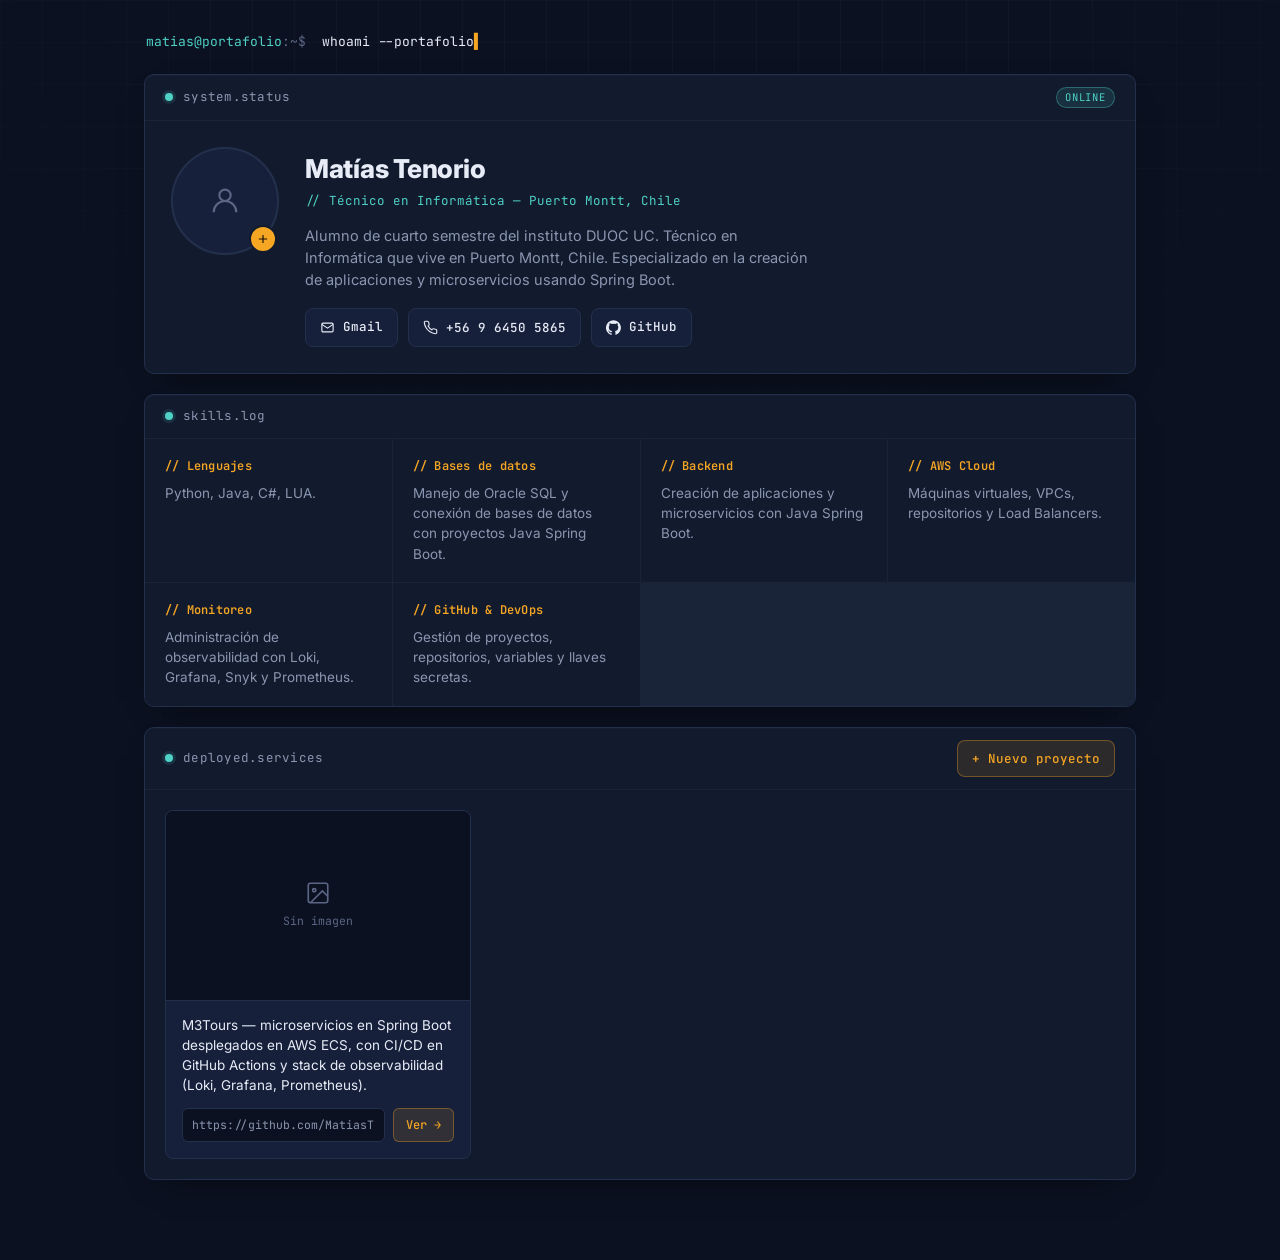
==== index.html @ 15abe3eb "Feat: (Contenido basico; HTML, CSS, JavaScript" ====
<!DOCTYPE html>
<html lang="es">
<head>
  <meta charset="UTF-8">
  <meta name="viewport" content="width=device-width, initial-scale=1.0">
  <title>Matías Tenorio — Portafolio</title>

  <!-- Fuentes: JetBrains Mono para la identidad "consola/monitoreo", Inter para el cuerpo de texto -->
  <link rel="preconnect" href="https://fonts.googleapis.com">
  <link href="https://fonts.googleapis.com/css2?family=JetBrains+Mono:wght@400;500;600;700&family=Inter:wght@400;500;600;700;800&display=swap" rel="stylesheet">

  <link rel="stylesheet" href="style.css">
</head>
<body>

  <!-- Textura de fondo tipo "grid de dashboard" -->
  <div class="grid-overlay" aria-hidden="true"></div>

  <div class="wrap">

    <!-- ============ TERMINAL DE ENTRADA (momento de carga) ============ -->
    <header class="boot-line" aria-hidden="true">
      <span class="prompt">matias@portafolio</span><span class="prompt-sep">:~$</span>
      <span id="boot-text" class="boot-text"></span><span class="cursor">▌</span>
    </header>

    <main class="dashboard">

      <!-- ============ PANEL: PERFIL ============ -->
      <section class="panel profile-panel">
        <div class="panel-header">
          <span class="status-dot"></span>
          <span class="panel-label">system.status</span>
          <span class="panel-tag">online</span>
        </div>

        <div class="profile-content">

          <!-- Foto de perfil cargable -->
          <div class="avatar-wrap">
            <img id="avatar-img" class="avatar hidden" alt="Foto de perfil de Matías Tenorio">
            <div id="avatar-placeholder" class="avatar-placeholder">
              <svg viewBox="0 0 24 24" width="34" height="34" fill="none" stroke="currentColor" stroke-width="1.5">
                <circle cx="12" cy="8" r="4"></circle>
                <path d="M4 20c0-4.4 3.6-8 8-8s8 3.6 8 8"></path>
              </svg>
            </div>
            <label for="avatar-input" class="avatar-upload-btn" title="Cambiar foto de perfil">
              <svg viewBox="0 0 24 24" width="14" height="14" fill="none" stroke="currentColor" stroke-width="2">
                <path d="M12 5v14M5 12h14"></path>
              </svg>
            </label>
            <input type="file" id="avatar-input" accept="image/*" hidden>
          </div>

          <div class="profile-info">
            <h1 class="profile-name">Matías Tenorio</h1>
            <p class="profile-role">// Técnico en Informática — Puerto Montt, Chile</p>
            <p class="profile-desc">
              Alumno de cuarto semestre del instituto DUOC UC. Técnico en Informática que vive en
              Puerto Montt, Chile. Especializado en la creación de aplicaciones y microservicios
              usando Spring Boot.
            </p>

            <!-- Botones de contacto -->
            <div class="contact-row">
              <a href="mailto:mtvj2701@gmail.com" class="btn btn-contact" id="btn-email">
                <svg viewBox="0 0 24 24" width="15" height="15" fill="none" stroke="currentColor" stroke-width="1.8">
                  <rect x="3" y="5" width="18" height="14" rx="2"></rect>
                  <path d="m3 7 9 6 9-6"></path>
                </svg>
                Gmail
              </a>

              <button class="btn btn-contact" id="btn-phone" data-phone="+56 9 6450 5865" type="button">
                <svg viewBox="0 0 24 24" width="15" height="15" fill="none" stroke="currentColor" stroke-width="1.8">
                  <path d="M22 16.9v3a2 2 0 0 1-2.2 2 19.8 19.8 0 0 1-8.6-3.1 19.5 19.5 0 0 1-6-6A19.8 19.8 0 0 1 2.1 4.2 2 2 0 0 1 4.1 2h3a2 2 0 0 1 2 1.7c.1.9.3 1.8.6 2.7a2 2 0 0 1-.4 2.1L8.1 9.7a16 16 0 0 0 6 6l1.2-1.2a2 2 0 0 1 2.1-.4c.9.3 1.8.5 2.7.6a2 2 0 0 1 1.9 2.2Z"></path>
                </svg>
                <span id="phone-label">+56 9 6450 5865</span>
              </button>

              <a href="https://github.com/MatiasTenorio" target="_blank" rel="noopener noreferrer" class="btn btn-contact">
                <svg viewBox="0 0 24 24" width="15" height="15" fill="currentColor">
                  <path d="M12 .5a12 12 0 0 0-3.8 23.4c.6.1.8-.3.8-.6v-2.2c-3.3.7-4-1.6-4-1.6-.6-1.4-1.4-1.8-1.4-1.8-1.1-.8.1-.7.1-.7 1.2.1 1.9 1.3 1.9 1.3 1.1 1.9 2.9 1.3 3.6 1 .1-.8.4-1.3.7-1.6-2.6-.3-5.4-1.4-5.4-6a4.7 4.7 0 0 1 1.2-3.2 4.4 4.4 0 0 1 .1-3.2s1-.3 3.3 1.2a11 11 0 0 1 6 0c2.3-1.5 3.3-1.2 3.3-1.2a4.4 4.4 0 0 1 .1 3.2 4.7 4.7 0 0 1 1.2 3.2c0 4.6-2.8 5.7-5.4 6 .4.4.8 1.1.8 2.2v3.3c0 .3.2.7.8.6A12 12 0 0 0 12 .5Z"></path>
                </svg>
                GitHub
              </a>
            </div>
          </div>
        </div>
      </section>

      <!-- ============ PANEL: HABILIDADES ============ -->
      <section class="panel skills-panel">
        <div class="panel-header">
          <span class="status-dot"></span>
          <span class="panel-label">skills.log</span>
        </div>

        <div class="skills-grid">
          <article class="skill-card">
            <h3>// Lenguajes</h3>
            <p>Python, Java, C#, LUA.</p>
          </article>

          <article class="skill-card">
            <h3>// Bases de datos</h3>
            <p>Manejo de Oracle SQL y conexión de bases de datos con proyectos Java Spring Boot.</p>
          </article>

          <article class="skill-card">
            <h3>// Backend</h3>
            <p>Creación de aplicaciones y microservicios con Java Spring Boot.</p>
          </article>

          <article class="skill-card">
            <h3>// AWS Cloud</h3>
            <p>Máquinas virtuales, VPCs, repositorios y Load Balancers.</p>
          </article>

          <article class="skill-card">
            <h3>// Monitoreo</h3>
            <p>Administración de observabilidad con Loki, Grafana, Snyk y Prometheus.</p>
          </article>

          <article class="skill-card">
            <h3>// GitHub &amp; DevOps</h3>
            <p>Gestión de proyectos, repositorios, variables y llaves secretas.</p>
          </article>
        </div>
      </section>

      <!-- ============ PANEL: PROYECTOS ============ -->
      <section class="panel projects-panel">
        <div class="panel-header">
          <span class="status-dot"></span>
          <span class="panel-label">deployed.services</span>
          <button class="btn btn-add" id="add-project-btn" type="button">+ Nuevo proyecto</button>
        </div>

        <!-- Las tarjetas de proyecto se cargan/agregan dinámicamente desde script.js -->
        <div class="projects-grid" id="projects-grid"></div>
      </section>

    </main>
  </div>

  <!-- Aviso pequeño para acciones como "copiado al portapapeles" -->
  <div id="toast" class="toast" role="status" aria-live="polite"></div>

  <!-- Plantilla de una tarjeta de proyecto (se clona desde script.js) -->
  <template id="project-card-template">
    <article class="project-card">
      <button class="project-remove" type="button" title="Eliminar proyecto">✕</button>

      <div class="project-image-wrap">
        <img class="project-image hidden" alt="Imagen del proyecto">
        <div class="project-image-placeholder">
          <svg viewBox="0 0 24 24" width="26" height="26" fill="none" stroke="currentColor" stroke-width="1.5">
            <rect x="3" y="3" width="18" height="18" rx="2"></rect>
            <circle cx="8.5" cy="9.5" r="1.5"></circle>
            <path d="m21 15-5-5-11 11"></path>
          </svg>
          <span>Sin imagen</span>
        </div>
        <label class="project-image-upload">
          Cambiar imagen
          <input type="file" accept="image/*" hidden>
        </label>
      </div>

      <div class="project-body">
        <div class="project-desc" contenteditable="true" spellcheck="false"
             data-placeholder="Escribe la descripción del proyecto...">Nuevo proyecto</div>

        <div class="project-link-row">
          <input type="url" class="project-link-input" placeholder="https://github.com/usuario/proyecto">
          <a class="btn btn-visit" href="#" target="_blank" rel="noopener noreferrer">Ver →</a>
        </div>
      </div>
    </article>
  </template>

  <script src="script.js"></script>
</body>
</html>
---- style.css ----
/* =========================================================================
   PORTAFOLIO — Matías Tenorio
   Identidad visual: panel de observabilidad / terminal DevOps.
   Se inspira en los dashboards de monitoreo (Grafana/Prometheus) que
   Matías usa a diario: fondo oscuro tipo consola, tarjetas como "paneles"
   de servicio, acentos ámbar/cian como los indicadores de estado.
   ========================================================================= */

:root {
  /* --- Paleta ------------------------------------------------------- */
  --bg: #0b1120;              /* fondo principal, azul-negro tipo consola */
  --bg-panel: #121a2e;        /* paneles */
  --bg-panel-hover: #16203a;
  --border: #23304c;
  --border-soft: #1a2439;
  --text-primary: #e7ecf7;
  --text-secondary: #8b96b0;
  --text-dim: #5b6685;
  --accent-cyan: #4fd1c5;     /* estado "activo", estructura */
  --accent-amber: #f5a623;    /* llamados a la acción */
  --accent-amber-soft: rgba(245, 166, 35, 0.12);
  --accent-cyan-soft: rgba(79, 209, 197, 0.12);
  --danger: #ef6b6b;

  /* --- Tipografía ----------------------------------------------------*/
  --font-mono: 'JetBrains Mono', ui-monospace, monospace;
  --font-body: 'Inter', system-ui, sans-serif;

  /* --- Radios / sombras ----------------------------------------------*/
  --radius: 10px;
  --shadow-panel: 0 1px 0 rgba(255, 255, 255, 0.02) inset, 0 12px 30px -18px rgba(0, 0, 0, 0.7);
}

* { box-sizing: border-box; }

html { scroll-behavior: smooth; }

body {
  margin: 0;
  background: var(--bg);
  color: var(--text-primary);
  font-family: var(--font-body);
  line-height: 1.5;
  -webkit-font-smoothing: antialiased;
}

/* Textura de fondo tipo grid de dashboard, muy sutil */
.grid-overlay {
  position: fixed;
  inset: 0;
  pointer-events: none;
  background-image:
    linear-gradient(to right, rgba(255, 255, 255, 0.025) 1px, transparent 1px),
    linear-gradient(to bottom, rgba(255, 255, 255, 0.025) 1px, transparent 1px);
  background-size: 42px 42px;
  mask-image: radial-gradient(ellipse 80% 60% at 50% 0%, black 40%, transparent 90%);
  z-index: 0;
}

.wrap {
  position: relative;
  z-index: 1;
  max-width: 1040px;
  margin: 0 auto;
  padding: 32px 24px 80px;
}

/* --- Foco de teclado visible, accesibilidad ---------------------------*/
a:focus-visible,
button:focus-visible,
input:focus-visible,
[contenteditable]:focus-visible {
  outline: 2px solid var(--accent-cyan);
  outline-offset: 2px;
}

@media (prefers-reduced-motion: reduce) {
  * { animation-duration: 0.001ms !important; transition-duration: 0.001ms !important; }
}

/* =========================================================================
   LÍNEA DE ARRANQUE (momento de entrada tipo terminal)
   ========================================================================= */

.boot-line {
  font-family: var(--font-mono);
  font-size: 13px;
  color: var(--text-secondary);
  margin: 0 0 22px;
  padding-left: 2px;
}

.prompt { color: var(--accent-cyan); }
.prompt-sep { color: var(--text-dim); margin-right: 8px; }
.boot-text { color: var(--text-primary); }

.cursor {
  color: var(--accent-amber);
  animation: blink 1s step-end infinite;
}

@keyframes blink {
  0%, 49% { opacity: 1; }
  50%, 100% { opacity: 0; }
}

/* =========================================================================
   LAYOUT GENERAL
   ========================================================================= */

.dashboard {
  display: grid;
  gap: 20px;
}

.panel {
  background: var(--bg-panel);
  border: 1px solid var(--border);
  border-radius: var(--radius);
  box-shadow: var(--shadow-panel);
  overflow: hidden;
  animation: rise 0.5s ease both;
}

.skills-panel { animation-delay: 0.08s; }
.projects-panel { animation-delay: 0.16s; }

@keyframes rise {
  from { opacity: 0; transform: translateY(10px); }
  to { opacity: 1; transform: translateY(0); }
}

.panel-header {
  display: flex;
  align-items: center;
  gap: 10px;
  padding: 12px 20px;
  border-bottom: 1px solid var(--border-soft);
  font-family: var(--font-mono);
  font-size: 12.5px;
  color: var(--text-secondary);
}

.status-dot {
  width: 8px;
  height: 8px;
  border-radius: 50%;
  background: var(--accent-cyan);
  box-shadow: 0 0 0 3px var(--accent-cyan-soft);
  flex-shrink: 0;
}

.panel-label { letter-spacing: 0.02em; }

.panel-tag {
  margin-left: auto;
  text-transform: uppercase;
  font-size: 10.5px;
  letter-spacing: 0.08em;
  color: var(--accent-cyan);
  background: var(--accent-cyan-soft);
  border: 1px solid rgba(79, 209, 197, 0.35);
  padding: 2px 8px;
  border-radius: 20px;
}

/* =========================================================================
   PANEL DE PERFIL
   ========================================================================= */

.profile-content {
  display: flex;
  gap: 26px;
  padding: 26px;
  align-items: flex-start;
}

.avatar-wrap {
  position: relative;
  flex-shrink: 0;
  width: 108px;
  height: 108px;
}

.avatar,
.avatar-placeholder {
  width: 108px;
  height: 108px;
  border-radius: 50%;
  object-fit: cover;
  border: 2px solid var(--border);
}

.avatar-placeholder {
  display: flex;
  align-items: center;
  justify-content: center;
  background: var(--bg-panel-hover);
  color: var(--text-dim);
}

.hidden { display: none !important; }

.avatar-upload-btn {
  position: absolute;
  bottom: 2px;
  right: 2px;
  width: 28px;
  height: 28px;
  border-radius: 50%;
  background: var(--accent-amber);
  color: #14100a;
  display: flex;
  align-items: center;
  justify-content: center;
  cursor: pointer;
  border: 2px solid var(--bg-panel);
  transition: transform 0.15s ease, filter 0.15s ease;
}

.avatar-upload-btn:hover { transform: scale(1.08); filter: brightness(1.05); }

.profile-info { min-width: 0; }

.profile-name {
  margin: 2px 0 4px;
  font-size: 26px;
  font-weight: 800;
  letter-spacing: -0.01em;
}

.profile-role {
  margin: 0 0 14px;
  font-family: var(--font-mono);
  font-size: 12.5px;
  color: var(--accent-cyan);
}

.profile-desc {
  margin: 0 0 18px;
  color: var(--text-secondary);
  font-size: 14.5px;
  max-width: 56ch;
}

.contact-row {
  display: flex;
  flex-wrap: wrap;
  gap: 10px;
}

.btn {
  display: inline-flex;
  align-items: center;
  gap: 8px;
  font-family: var(--font-mono);
  font-size: 12.5px;
  font-weight: 500;
  color: var(--text-primary);
  background: var(--bg-panel-hover);
  border: 1px solid var(--border);
  padding: 9px 14px;
  border-radius: 8px;
  cursor: pointer;
  text-decoration: none;
  transition: border-color 0.15s ease, color 0.15s ease, background 0.15s ease;
}

.btn:hover {
  border-color: var(--accent-cyan);
  color: var(--accent-cyan);
}

.btn-add {
  margin-left: auto;
  background: var(--accent-amber-soft);
  border-color: rgba(245, 166, 35, 0.35);
  color: var(--accent-amber);
}

.btn-add:hover {
  border-color: var(--accent-amber);
  color: var(--accent-amber);
  background: rgba(245, 166, 35, 0.18);
}

/* =========================================================================
   PANEL DE HABILIDADES
   ========================================================================= */

.skills-grid {
  display: grid;
  grid-template-columns: repeat(auto-fit, minmax(220px, 1fr));
  gap: 1px;
  background: var(--border-soft);
}

.skill-card {
  background: var(--bg-panel);
  padding: 18px 20px;
  transition: background 0.15s ease;
}

.skill-card:hover { background: var(--bg-panel-hover); }

.skill-card h3 {
  margin: 0 0 8px;
  font-family: var(--font-mono);
  font-size: 12px;
  font-weight: 600;
  color: var(--accent-amber);
  letter-spacing: 0.02em;
}

.skill-card p {
  margin: 0;
  font-size: 13.5px;
  color: var(--text-secondary);
}

/* =========================================================================
   PANEL DE PROYECTOS
   ========================================================================= */

.projects-grid {
  display: grid;
  grid-template-columns: repeat(auto-fill, minmax(240px, 1fr));
  gap: 16px;
  padding: 20px;
}

.project-card {
  position: relative;
  background: var(--bg-panel-hover);
  border: 1px solid var(--border);
  border-radius: 8px;
  overflow: hidden;
  display: flex;
  flex-direction: column;
  transition: border-color 0.15s ease;
}

.project-card:hover { border-color: var(--border); }
.project-card:focus-within { border-color: var(--accent-cyan); }

.project-remove {
  position: absolute;
  top: 8px;
  right: 8px;
  z-index: 2;
  width: 24px;
  height: 24px;
  border-radius: 50%;
  border: 1px solid var(--border);
  background: rgba(11, 17, 32, 0.75);
  color: var(--text-secondary);
  font-size: 12px;
  line-height: 1;
  cursor: pointer;
  opacity: 0;
  transition: opacity 0.15s ease, color 0.15s ease, border-color 0.15s ease;
}

.project-card:hover .project-remove,
.project-remove:focus-visible { opacity: 1; }

.project-remove:hover { color: var(--danger); border-color: var(--danger); }

.project-image-wrap {
  position: relative;
  width: 100%;
  aspect-ratio: 16 / 10;
  background: var(--bg);
  border-bottom: 1px solid var(--border);
}

.project-image {
  width: 100%;
  height: 100%;
  object-fit: cover;
  display: block;
}

.project-image-placeholder {
  width: 100%;
  height: 100%;
  display: flex;
  flex-direction: column;
  align-items: center;
  justify-content: center;
  gap: 6px;
  color: var(--text-dim);
  font-size: 11.5px;
  font-family: var(--font-mono);
}

.project-image-upload {
  position: absolute;
  inset: 0;
  display: flex;
  align-items: center;
  justify-content: center;
  background: rgba(11, 17, 32, 0.55);
  color: var(--text-primary);
  font-family: var(--font-mono);
  font-size: 12px;
  opacity: 0;
  cursor: pointer;
  transition: opacity 0.15s ease;
}

.project-image-wrap:hover .project-image-upload { opacity: 1; }

.project-body {
  padding: 14px 16px 16px;
  display: flex;
  flex-direction: column;
  gap: 12px;
  flex: 1;
}

.project-desc {
  font-size: 13.5px;
  color: var(--text-primary);
  outline: none;
  min-height: 40px;
}

.project-desc:empty::before {
  content: attr(data-placeholder);
  color: var(--text-dim);
}

.project-link-row {
  display: flex;
  gap: 8px;
  margin-top: auto;
}

.project-link-input {
  flex: 1;
  min-width: 0;
  background: var(--bg);
  border: 1px solid var(--border);
  border-radius: 6px;
  color: var(--text-secondary);
  font-family: var(--font-mono);
  font-size: 11.5px;
  padding: 7px 9px;
}

.project-link-input:focus {
  color: var(--text-primary);
  border-color: var(--accent-cyan);
  outline: none;
}

.btn-visit {
  font-family: var(--font-mono);
  font-size: 12px;
  font-weight: 500;
  color: var(--accent-amber);
  background: var(--accent-amber-soft);
  border: 1px solid rgba(245, 166, 35, 0.35);
  padding: 7px 12px;
  border-radius: 6px;
  text-decoration: none;
  white-space: nowrap;
  transition: background 0.15s ease, border-color 0.15s ease;
}

.btn-visit:hover {
  background: rgba(245, 166, 35, 0.2);
  border-color: var(--accent-amber);
}

/* =========================================================================
   AVISO / TOAST
   ========================================================================= */

.toast {
  position: fixed;
  left: 50%;
  bottom: 26px;
  transform: translate(-50%, 12px);
  background: var(--bg-panel);
  border: 1px solid var(--accent-cyan);
  color: var(--text-primary);
  font-family: var(--font-mono);
  font-size: 12.5px;
  padding: 10px 16px;
  border-radius: 8px;
  opacity: 0;
  pointer-events: none;
  transition: opacity 0.2s ease, transform 0.2s ease;
  z-index: 50;
}

.toast.show {
  opacity: 1;
  transform: translate(-50%, 0);
}

/* =========================================================================
   RESPONSIVE
   ========================================================================= */

@media (max-width: 640px) {
  .profile-content { flex-direction: column; align-items: center; text-align: center; }
  .profile-desc { max-width: none; }
  .contact-row { justify-content: center; }
  .panel-header { flex-wrap: wrap; }
  .btn-add { margin-left: 0; }
}
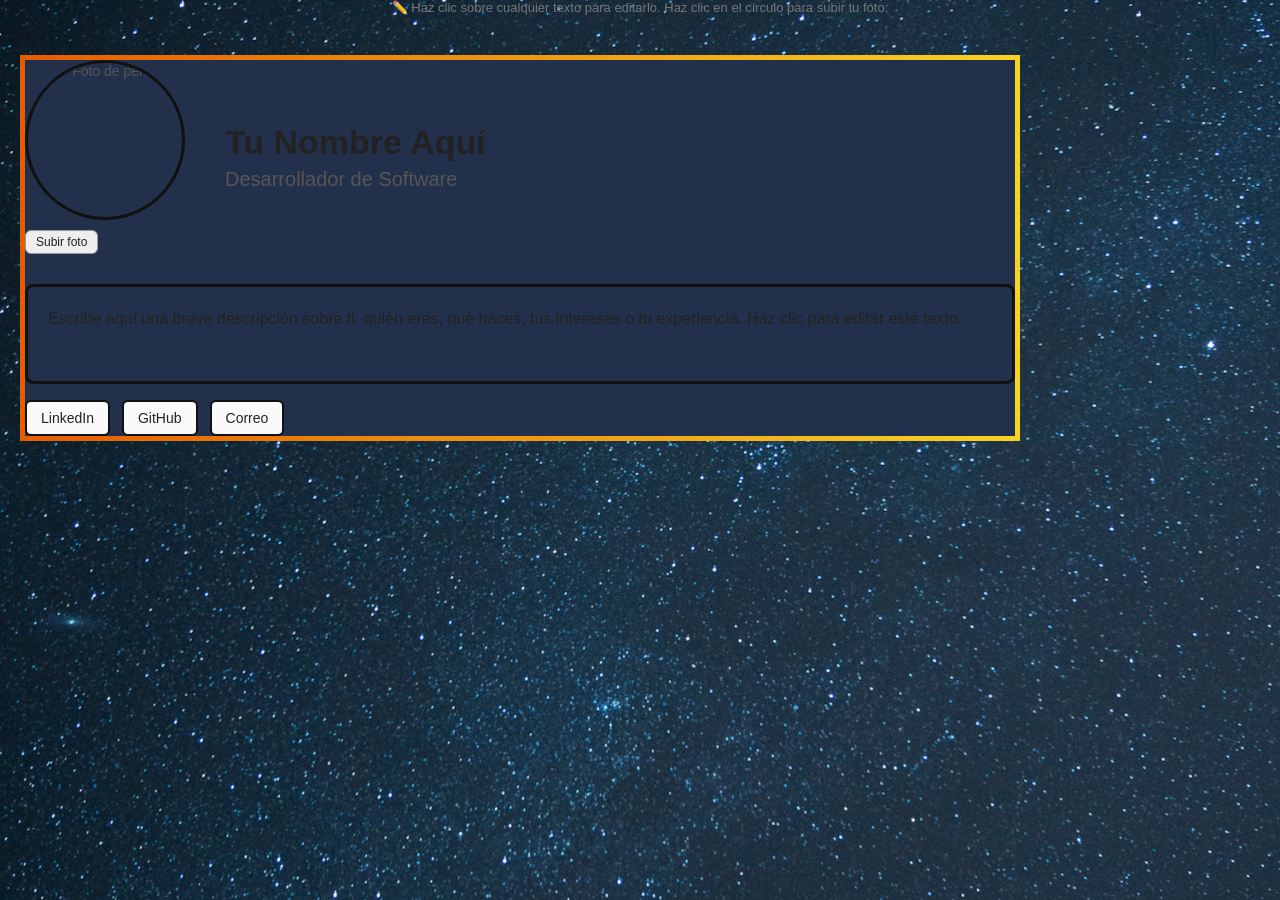
==== commit 4ee286b8: "Feat (Clase 20/08/2026)" ====
--- a/index.html
+++ b/index.html
@@ -1,186 +1,82 @@
 <!DOCTYPE html>
+<!--
+  ¡Hola! Este archivo es TODO en uno: HTML (estructura), CSS (estilos) y JS (comportamiento).
+  Está pensado para que aprendas leyendo los comentarios. Ábrelo con doble clic
+  y se va a abrir en tu navegador (Chrome, Edge, etc). Luego haz clic sobre
+  cualquier texto de la página para editarlo directamente.
+-->
 <html lang="es">
 <head>
-  <meta charset="UTF-8">
-  <meta name="viewport" content="width=device-width, initial-scale=1.0">
-  <title>Matías Tenorio — Portafolio</title>
+  <meta charset="UTF-8" />
+  <!-- charset UTF-8 = permite usar tildes y ñ sin que se vean caracteres raros -->
 
-  <!-- Fuentes: JetBrains Mono para la identidad "consola/monitoreo", Inter para el cuerpo de texto -->
-  <link rel="preconnect" href="https://fonts.googleapis.com">
-  <link href="https://fonts.googleapis.com/css2?family=JetBrains+Mono:wght@400;500;600;700&family=Inter:wght@400;500;600;700;800&display=swap" rel="stylesheet">
+  <meta name="viewport" content="width=device-width, initial-scale=1.0" />
+  <!-- Esto hace que la página se vea bien también en celulares -->
 
+  <title>Mi Portafolio</title>
+  <!-- Este texto aparece en la pestaña del navegador -->
   <link rel="stylesheet" href="style.css">
 </head>
+
 <body>
 
-  <!-- Textura de fondo tipo "grid de dashboard" -->
-  <div class="grid-overlay" aria-hidden="true"></div>
+  <!-- ============================================================
+       HTML: aquí está el CONTENIDO de la página
+       ============================================================ -->
 
-  <div class="wrap">
+  <p class="aviso">✏️ Haz clic sobre cualquier texto para editarlo. Haz clic en el círculo para subir tu foto.</p>
 
-    <!-- ============ TERMINAL DE ENTRADA (momento de carga) ============ -->
-    <header class="boot-line" aria-hidden="true">
-      <span class="prompt">matias@portafolio</span><span class="prompt-sep">:~$</span>
-      <span id="boot-text" class="boot-text"></span><span class="cursor">▌</span>
-    </header>
+  <!-- .hero = el "marco" grande de tu boceto -->
+  <div class="hero">
 
-    <main class="dashboard">
+    <!-- Fila de arriba: foto + textos -->
+    <div class="top-row">
 
-      <!-- ============ PANEL: PERFIL ============ -->
-      <section class="panel profile-panel">
-        <div class="panel-header">
-          <span class="status-dot"></span>
-          <span class="panel-label">system.status</span>
-          <span class="panel-tag">online</span>
-        </div>
-
-        <div class="profile-content">
-
-          <!-- Foto de perfil cargable -->
-          <div class="avatar-wrap">
-            <img id="avatar-img" class="avatar hidden" alt="Foto de perfil de Matías Tenorio">
-            <div id="avatar-placeholder" class="avatar-placeholder">
-              <svg viewBox="0 0 24 24" width="34" height="34" fill="none" stroke="currentColor" stroke-width="1.5">
-                <circle cx="12" cy="8" r="4"></circle>
-                <path d="M4 20c0-4.4 3.6-8 8-8s8 3.6 8 8"></path>
-              </svg>
-            </div>
-            <label for="avatar-input" class="avatar-upload-btn" title="Cambiar foto de perfil">
-              <svg viewBox="0 0 24 24" width="14" height="14" fill="none" stroke="currentColor" stroke-width="2">
-                <path d="M12 5v14M5 12h14"></path>
-              </svg>
-            </label>
-            <input type="file" id="avatar-input" accept="image/*" hidden>
-          </div>
-
-          <div class="profile-info">
-            <h1 class="profile-name">Matías Tenorio</h1>
-            <p class="profile-role">// Técnico en Informática — Puerto Montt, Chile</p>
-            <p class="profile-desc">
-              Alumno de cuarto semestre del instituto DUOC UC. Técnico en Informática que vive en
-              Puerto Montt, Chile. Especializado en la creación de aplicaciones y microservicios
-              usando Spring Boot.
-            </p>
-
-            <!-- Botones de contacto -->
-            <div class="contact-row">
-              <a href="mailto:mtvj2701@gmail.com" class="btn btn-contact" id="btn-email">
-                <svg viewBox="0 0 24 24" width="15" height="15" fill="none" stroke="currentColor" stroke-width="1.8">
-                  <rect x="3" y="5" width="18" height="14" rx="2"></rect>
-                  <path d="m3 7 9 6 9-6"></path>
-                </svg>
-                Gmail
-              </a>
-
-              <button class="btn btn-contact" id="btn-phone" data-phone="+56 9 6450 5865" type="button">
-                <svg viewBox="0 0 24 24" width="15" height="15" fill="none" stroke="currentColor" stroke-width="1.8">
-                  <path d="M22 16.9v3a2 2 0 0 1-2.2 2 19.8 19.8 0 0 1-8.6-3.1 19.5 19.5 0 0 1-6-6A19.8 19.8 0 0 1 2.1 4.2 2 2 0 0 1 4.1 2h3a2 2 0 0 1 2 1.7c.1.9.3 1.8.6 2.7a2 2 0 0 1-.4 2.1L8.1 9.7a16 16 0 0 0 6 6l1.2-1.2a2 2 0 0 1 2.1-.4c.9.3 1.8.5 2.7.6a2 2 0 0 1 1.9 2.2Z"></path>
-                </svg>
-                <span id="phone-label">+56 9 6450 5865</span>
-              </button>
-
-              <a href="https://github.com/MatiasTenorio" target="_blank" rel="noopener noreferrer" class="btn btn-contact">
-                <svg viewBox="0 0 24 24" width="15" height="15" fill="currentColor">
-                  <path d="M12 .5a12 12 0 0 0-3.8 23.4c.6.1.8-.3.8-.6v-2.2c-3.3.7-4-1.6-4-1.6-.6-1.4-1.4-1.8-1.4-1.8-1.1-.8.1-.7.1-.7 1.2.1 1.9 1.3 1.9 1.3 1.1 1.9 2.9 1.3 3.6 1 .1-.8.4-1.3.7-1.6-2.6-.3-5.4-1.4-5.4-6a4.7 4.7 0 0 1 1.2-3.2 4.4 4.4 0 0 1 .1-3.2s1-.3 3.3 1.2a11 11 0 0 1 6 0c2.3-1.5 3.3-1.2 3.3-1.2a4.4 4.4 0 0 1 .1 3.2 4.7 4.7 0 0 1 1.2 3.2c0 4.6-2.8 5.7-5.4 6 .4.4.8 1.1.8 2.2v3.3c0 .3.2.7.8.6A12 12 0 0 0 12 .5Z"></path>
-                </svg>
-                GitHub
-              </a>
-            </div>
-          </div>
-        </div>
-      </section>
-
-      <!-- ============ PANEL: HABILIDADES ============ -->
-      <section class="panel skills-panel">
-        <div class="panel-header">
-          <span class="status-dot"></span>
-          <span class="panel-label">skills.log</span>
-        </div>
-
-        <div class="skills-grid">
-          <article class="skill-card">
-            <h3>// Lenguajes</h3>
-            <p>Python, Java, C#, LUA.</p>
-          </article>
-
-          <article class="skill-card">
-            <h3>// Bases de datos</h3>
-            <p>Manejo de Oracle SQL y conexión de bases de datos con proyectos Java Spring Boot.</p>
-          </article>
-
-          <article class="skill-card">
-            <h3>// Backend</h3>
-            <p>Creación de aplicaciones y microservicios con Java Spring Boot.</p>
-          </article>
-
-          <article class="skill-card">
-            <h3>// AWS Cloud</h3>
-            <p>Máquinas virtuales, VPCs, repositorios y Load Balancers.</p>
-          </article>
-
-          <article class="skill-card">
-            <h3>// Monitoreo</h3>
-            <p>Administración de observabilidad con Loki, Grafana, Snyk y Prometheus.</p>
-          </article>
-
-          <article class="skill-card">
-            <h3>// GitHub &amp; DevOps</h3>
-            <p>Gestión de proyectos, repositorios, variables y llaves secretas.</p>
-          </article>
-        </div>
-      </section>
-
-      <!-- ============ PANEL: PROYECTOS ============ -->
-      <section class="panel projects-panel">
-        <div class="panel-header">
-          <span class="status-dot"></span>
-          <span class="panel-label">deployed.services</span>
-          <button class="btn btn-add" id="add-project-btn" type="button">+ Nuevo proyecto</button>
-        </div>
-
-        <!-- Las tarjetas de proyecto se cargan/agregan dinámicamente desde script.js -->
-        <div class="projects-grid" id="projects-grid"></div>
-      </section>
-
-    </main>
-  </div>
-
-  <!-- Aviso pequeño para acciones como "copiado al portapapeles" -->
-  <div id="toast" class="toast" role="status" aria-live="polite"></div>
-
-  <!-- Plantilla de una tarjeta de proyecto (se clona desde script.js) -->
-  <template id="project-card-template">
-    <article class="project-card">
-      <button class="project-remove" type="button" title="Eliminar proyecto">✕</button>
-
-      <div class="project-image-wrap">
-        <img class="project-image hidden" alt="Imagen del proyecto">
-        <div class="project-image-placeholder">
-          <svg viewBox="0 0 24 24" width="26" height="26" fill="none" stroke="currentColor" stroke-width="1.5">
-            <rect x="3" y="3" width="18" height="18" rx="2"></rect>
-            <circle cx="8.5" cy="9.5" r="1.5"></circle>
-            <path d="m21 15-5-5-11 11"></path>
-          </svg>
-          <span>Sin imagen</span>
-        </div>
-        <label class="project-image-upload">
-          Cambiar imagen
-          <input type="file" accept="image/*" hidden>
-        </label>
+      <!-- 
+        La imagen de perfil. La usamos como <img>, pero al inicio
+        no tiene foto real, por eso mostramos un texto "Imagen" encima.
+        El JS de más abajo se encarga de cambiarla cuando subes un archivo.
+      -->
+      <div>
+        <img
+          id="fotoPerfil"
+          class="profile-pic profile-pic-placeholder"
+          src=""
+          alt="Foto de perfil"
+        />
+        <!-- 
+          Este input es el que realmente abre el explorador de archivos.
+          Lo escondimos con CSS (display:none) y usamos la etiqueta
+          <label> de abajo como botón bonito que lo activa.
+        -->
+        <input type="file" id="fotoInput" accept="image/*" />
+        <label for="fotoInput" class="btn-subir-foto">Subir foto</label>
       </div>
 
-      <div class="project-body">
-        <div class="project-desc" contenteditable="true" spellcheck="false"
-             data-placeholder="Escribe la descripción del proyecto...">Nuevo proyecto</div>
+      <!-- 
+        contenteditable="true" es la magia que pediste: convierte
+        estos elementos en editables con solo hacer clic, sin backend.
+      -->
+      <div>
+        <div class="titulo-principal" contenteditable="true">Tu Nombre Aquí</div>
+        <div class="subtitulo" contenteditable="true">Desarrollador de Software</div>
+      </div>
+    </div>
 
-        <div class="project-link-row">
-          <input type="url" class="project-link-input" placeholder="https://github.com/usuario/proyecto">
-          <a class="btn btn-visit" href="#" target="_blank" rel="noopener noreferrer">Ver →</a>
-        </div>
-      </div>
-    </article>
-  </template>
+    <!-- Caja de descripción, igual que el rectángulo "Descripcion" de tu boceto -->
+    <div class="descripcion" contenteditable="true">
+      Escribe aquí una breve descripción sobre ti: quién eres, qué haces,
+      tus intereses o tu experiencia. Haz clic para editar este texto.
+    </div>
 
+    <!-- Los 3 "Enlace Modificable" de tu boceto -->
+    <div class="enlaces">
+      <a href="#" class="enlace" contenteditable="true">LinkedIn</a>
+      <a href="#" class="enlace" contenteditable="true">GitHub</a>
+      <a href="#" class="enlace" contenteditable="true">Correo</a>
+    </div>
+
+  </div>
   <script src="script.js"></script>
 </body>
 </html>
--- a/style.css
+++ b/style.css
@@ -1,514 +1,132 @@
-/* =========================================================================
-   PORTAFOLIO — Matías Tenorio
-   Identidad visual: panel de observabilidad / terminal DevOps.
-   Se inspira en los dashboards de monitoreo (Grafana/Prometheus) que
-   Matías usa a diario: fondo oscuro tipo consola, tarjetas como "paneles"
-   de servicio, acentos ámbar/cian como los indicadores de estado.
-   ========================================================================= */
+ * {
+      margin: 0;
+      padding: 0;
+      box-sizing: border-box; /* el padding no rompe los anchos que definamos */
+    }
 
-:root {
-  /* --- Paleta ------------------------------------------------------- */
-  --bg: #0b1120;              /* fondo principal, azul-negro tipo consola */
-  --bg-panel: #121a2e;        /* paneles */
-  --bg-panel-hover: #16203a;
-  --border: #23304c;
-  --border-soft: #1a2439;
-  --text-primary: #e7ecf7;
-  --text-secondary: #8b96b0;
-  --text-dim: #5b6685;
-  --accent-cyan: #4fd1c5;     /* estado "activo", estructura */
-  --accent-amber: #f5a623;    /* llamados a la acción */
-  --accent-amber-soft: rgba(245, 166, 35, 0.12);
-  --accent-cyan-soft: rgba(79, 209, 197, 0.12);
-  --danger: #ef6b6b;
+    body {
+      font-family: 'Segoe UI', Arial, sans-serif;
+      background-image: url("img/fondo-espacio.png");
+      background-size: cover;
+      background-position: center;
+      background-repeat: no-repeat;
+      background-attachment: fixed;
+      color: #222
+    }
 
-  /* --- Tipografía ----------------------------------------------------*/
-  --font-mono: 'JetBrains Mono', ui-monospace, monospace;
-  --font-body: 'Inter', system-ui, sans-serif;
+    /* --- Contenedor principal de la primera plana --- */
+    .hero {
+      max-width: 1000px;
+      margin: 40px 0px 40px 20px; /* arriba | derecha | abajo | izquierda */
+      background-color: #23304c;
+      border-style: solid;
+      border-width: 5px;
+      border-image-source: url("img/gradient-2.jpg");
+      border-image-slice: 30;
+      border-image-repeat: stretch;
+    }
 
-  /* --- Radios / sombras ----------------------------------------------*/
-  --radius: 10px;
-  --shadow-panel: 0 1px 0 rgba(255, 255, 255, 0.02) inset, 0 12px 30px -18px rgba(0, 0, 0, 0.7);
-}
+    /* --- Fila superior: círculo (foto) + texto de bienvenida --- */
+    .top-row {
+      display: flex;          /* flex = coloca elementos uno al lado del otro */
+      align-items: center;
+      gap: 40px;
+      margin-bottom: 30px;
+    }
 
-* { box-sizing: border-box; }
+    /* --- La foto de perfil, recortada en círculo --- */
+    .profile-pic {
+      width: 160px;
+      height: 160px;
+      border-radius: 50%;     /* 50% = convierte el cuadrado en círculo */
+      border: 3px solid #111;
+      object-fit: cover;      /* la imagen llena el círculo sin deformarse */
+      cursor: pointer;
+      flex-shrink: 0;         /* evita que el círculo se achique */
+    }
 
-html { scroll-behavior: smooth; }
+    /* Texto que aparece si aún no has subido foto */
+    .profile-pic-placeholder {
+      display: flex;
+      align-items: center;
+      justify-content: center;
+      text-align: center;
+      font-size: 14px;
+      color: #555;
+    }
 
-body {
-  margin: 0;
-  background: var(--bg);
-  color: var(--text-primary);
-  font-family: var(--font-body);
-  line-height: 1.5;
-  -webkit-font-smoothing: antialiased;
-}
+    /* Input de archivo lo ocultamos y usamos un botón bonito en su lugar */
+    #fotoInput {
+      display: none;
+    }
 
-/* Textura de fondo tipo grid de dashboard, muy sutil */
-.grid-overlay {
-  position: fixed;
-  inset: 0;
-  pointer-events: none;
-  background-image:
-    linear-gradient(to right, rgba(255, 255, 255, 0.025) 1px, transparent 1px),
-    linear-gradient(to bottom, rgba(255, 255, 255, 0.025) 1px, transparent 1px);
-  background-size: 42px 42px;
-  mask-image: radial-gradient(ellipse 80% 60% at 50% 0%, black 40%, transparent 90%);
-  z-index: 0;
-}
+    .btn-subir-foto {
+      display: inline-block;
+      margin-top: 10px;
+      font-size: 12px;
+      background: #eee;
+      border: 1px solid #999;
+      border-radius: 6px;
+      padding: 4px 10px;
+      cursor: pointer;
+    }
 
-.wrap {
-  position: relative;
-  z-index: 1;
-  max-width: 1040px;
-  margin: 0 auto;
-  padding: 32px 24px 80px;
-}
+    /* --- Título y subtítulo del lado derecho --- */
+    .titulo-principal {
+      font-size: 34px;
+      font-weight: bold;
+      outline: none; /* quita el borde feo al hacer clic para editar */
+    }
 
-/* --- Foco de teclado visible, accesibilidad ---------------------------*/
-a:focus-visible,
-button:focus-visible,
-input:focus-visible,
-[contenteditable]:focus-visible {
-  outline: 2px solid var(--accent-cyan);
-  outline-offset: 2px;
-}
+    .subtitulo {
+      font-size: 20px;
+      color: #555;
+      margin-top: 6px;
+      outline: none;
+    }
 
-@media (prefers-reduced-motion: reduce) {
-  * { animation-duration: 0.001ms !important; transition-duration: 0.001ms !important; }
-}
+    /* --- Caja de descripción (como el rectángulo de tu boceto) --- */
+    .descripcion {
+      border: 3px solid #111;
+      border-radius: 8px;
+      padding: 20px;
+      font-size: 16px;
+      line-height: 1.5;
+      min-height: 100px;
+      outline: none;
+    }
 
-/* =========================================================================
-   LÍNEA DE ARRANQUE (momento de entrada tipo terminal)
-   ========================================================================= */
+    /* --- Fila de enlaces modificables --- */
+    .enlaces {
+      display: flex;
+      gap: 12px;
+      margin-top: 16px;
+      flex-wrap: wrap; /* si no caben, pasan a la siguiente línea */
+    }
 
-.boot-line {
-  font-family: var(--font-mono);
-  font-size: 13px;
-  color: var(--text-secondary);
-  margin: 0 0 22px;
-  padding-left: 2px;
-}
+    .enlace {
+      border: 2px solid #111;
+      border-radius: 6px;
+      padding: 8px 14px;
+      font-size: 14px;
+      background-color: #fafafa;
+      outline: none;
+      cursor: text;
+      text-decoration: none;
+      color: #222;
+    }
 
-.prompt { color: var(--accent-cyan); }
-.prompt-sep { color: var(--text-dim); margin-right: 8px; }
-.boot-text { color: var(--text-primary); }
+    /* Pequeño aviso de ayuda para el usuario, se puede borrar luego */
+    .aviso {
+      max-width: 1000px;
+      margin: 0 auto;
+      text-align: center;
+      font-size: 13px;
+      color: #777;
+    }
 
-.cursor {
-  color: var(--accent-amber);
-  animation: blink 1s step-end infinite;
-}
-
-@keyframes blink {
-  0%, 49% { opacity: 1; }
-  50%, 100% { opacity: 0; }
-}
-
-/* =========================================================================
-   LAYOUT GENERAL
-   ========================================================================= */
-
-.dashboard {
-  display: grid;
-  gap: 20px;
-}
-
-.panel {
-  background: var(--bg-panel);
-  border: 1px solid var(--border);
-  border-radius: var(--radius);
-  box-shadow: var(--shadow-panel);
-  overflow: hidden;
-  animation: rise 0.5s ease both;
-}
-
-.skills-panel { animation-delay: 0.08s; }
-.projects-panel { animation-delay: 0.16s; }
-
-@keyframes rise {
-  from { opacity: 0; transform: translateY(10px); }
-  to { opacity: 1; transform: translateY(0); }
-}
-
-.panel-header {
-  display: flex;
-  align-items: center;
-  gap: 10px;
-  padding: 12px 20px;
-  border-bottom: 1px solid var(--border-soft);
-  font-family: var(--font-mono);
-  font-size: 12.5px;
-  color: var(--text-secondary);
-}
-
-.status-dot {
-  width: 8px;
-  height: 8px;
-  border-radius: 50%;
-  background: var(--accent-cyan);
-  box-shadow: 0 0 0 3px var(--accent-cyan-soft);
-  flex-shrink: 0;
-}
-
-.panel-label { letter-spacing: 0.02em; }
-
-.panel-tag {
-  margin-left: auto;
-  text-transform: uppercase;
-  font-size: 10.5px;
-  letter-spacing: 0.08em;
-  color: var(--accent-cyan);
-  background: var(--accent-cyan-soft);
-  border: 1px solid rgba(79, 209, 197, 0.35);
-  padding: 2px 8px;
-  border-radius: 20px;
-}
-
-/* =========================================================================
-   PANEL DE PERFIL
-   ========================================================================= */
-
-.profile-content {
-  display: flex;
-  gap: 26px;
-  padding: 26px;
-  align-items: flex-start;
-}
-
-.avatar-wrap {
-  position: relative;
-  flex-shrink: 0;
-  width: 108px;
-  height: 108px;
-}
-
-.avatar,
-.avatar-placeholder {
-  width: 108px;
-  height: 108px;
-  border-radius: 50%;
-  object-fit: cover;
-  border: 2px solid var(--border);
-}
-
-.avatar-placeholder {
-  display: flex;
-  align-items: center;
-  justify-content: center;
-  background: var(--bg-panel-hover);
-  color: var(--text-dim);
-}
-
-.hidden { display: none !important; }
-
-.avatar-upload-btn {
-  position: absolute;
-  bottom: 2px;
-  right: 2px;
-  width: 28px;
-  height: 28px;
-  border-radius: 50%;
-  background: var(--accent-amber);
-  color: #14100a;
-  display: flex;
-  align-items: center;
-  justify-content: center;
-  cursor: pointer;
-  border: 2px solid var(--bg-panel);
-  transition: transform 0.15s ease, filter 0.15s ease;
-}
-
-.avatar-upload-btn:hover { transform: scale(1.08); filter: brightness(1.05); }
-
-.profile-info { min-width: 0; }
-
-.profile-name {
-  margin: 2px 0 4px;
-  font-size: 26px;
-  font-weight: 800;
-  letter-spacing: -0.01em;
-}
-
-.profile-role {
-  margin: 0 0 14px;
-  font-family: var(--font-mono);
-  font-size: 12.5px;
-  color: var(--accent-cyan);
-}
-
-.profile-desc {
-  margin: 0 0 18px;
-  color: var(--text-secondary);
-  font-size: 14.5px;
-  max-width: 56ch;
-}
-
-.contact-row {
-  display: flex;
-  flex-wrap: wrap;
-  gap: 10px;
-}
-
-.btn {
-  display: inline-flex;
-  align-items: center;
-  gap: 8px;
-  font-family: var(--font-mono);
-  font-size: 12.5px;
-  font-weight: 500;
-  color: var(--text-primary);
-  background: var(--bg-panel-hover);
-  border: 1px solid var(--border);
-  padding: 9px 14px;
-  border-radius: 8px;
-  cursor: pointer;
-  text-decoration: none;
-  transition: border-color 0.15s ease, color 0.15s ease, background 0.15s ease;
-}
-
-.btn:hover {
-  border-color: var(--accent-cyan);
-  color: var(--accent-cyan);
-}
-
-.btn-add {
-  margin-left: auto;
-  background: var(--accent-amber-soft);
-  border-color: rgba(245, 166, 35, 0.35);
-  color: var(--accent-amber);
-}
-
-.btn-add:hover {
-  border-color: var(--accent-amber);
-  color: var(--accent-amber);
-  background: rgba(245, 166, 35, 0.18);
-}
-
-/* =========================================================================
-   PANEL DE HABILIDADES
-   ========================================================================= */
-
-.skills-grid {
-  display: grid;
-  grid-template-columns: repeat(auto-fit, minmax(220px, 1fr));
-  gap: 1px;
-  background: var(--border-soft);
-}
-
-.skill-card {
-  background: var(--bg-panel);
-  padding: 18px 20px;
-  transition: background 0.15s ease;
-}
-
-.skill-card:hover { background: var(--bg-panel-hover); }
-
-.skill-card h3 {
-  margin: 0 0 8px;
-  font-family: var(--font-mono);
-  font-size: 12px;
-  font-weight: 600;
-  color: var(--accent-amber);
-  letter-spacing: 0.02em;
-}
-
-.skill-card p {
-  margin: 0;
-  font-size: 13.5px;
-  color: var(--text-secondary);
-}
-
-/* =========================================================================
-   PANEL DE PROYECTOS
-   ========================================================================= */
-
-.projects-grid {
-  display: grid;
-  grid-template-columns: repeat(auto-fill, minmax(240px, 1fr));
-  gap: 16px;
-  padding: 20px;
-}
-
-.project-card {
-  position: relative;
-  background: var(--bg-panel-hover);
-  border: 1px solid var(--border);
-  border-radius: 8px;
-  overflow: hidden;
-  display: flex;
-  flex-direction: column;
-  transition: border-color 0.15s ease;
-}
-
-.project-card:hover { border-color: var(--border); }
-.project-card:focus-within { border-color: var(--accent-cyan); }
-
-.project-remove {
-  position: absolute;
-  top: 8px;
-  right: 8px;
-  z-index: 2;
-  width: 24px;
-  height: 24px;
-  border-radius: 50%;
-  border: 1px solid var(--border);
-  background: rgba(11, 17, 32, 0.75);
-  color: var(--text-secondary);
-  font-size: 12px;
-  line-height: 1;
-  cursor: pointer;
-  opacity: 0;
-  transition: opacity 0.15s ease, color 0.15s ease, border-color 0.15s ease;
-}
-
-.project-card:hover .project-remove,
-.project-remove:focus-visible { opacity: 1; }
-
-.project-remove:hover { color: var(--danger); border-color: var(--danger); }
-
-.project-image-wrap {
-  position: relative;
-  width: 100%;
-  aspect-ratio: 16 / 10;
-  background: var(--bg);
-  border-bottom: 1px solid var(--border);
-}
-
-.project-image {
-  width: 100%;
-  height: 100%;
-  object-fit: cover;
-  display: block;
-}
-
-.project-image-placeholder {
-  width: 100%;
-  height: 100%;
-  display: flex;
-  flex-direction: column;
-  align-items: center;
-  justify-content: center;
-  gap: 6px;
-  color: var(--text-dim);
-  font-size: 11.5px;
-  font-family: var(--font-mono);
-}
-
-.project-image-upload {
-  position: absolute;
-  inset: 0;
-  display: flex;
-  align-items: center;
-  justify-content: center;
-  background: rgba(11, 17, 32, 0.55);
-  color: var(--text-primary);
-  font-family: var(--font-mono);
-  font-size: 12px;
-  opacity: 0;
-  cursor: pointer;
-  transition: opacity 0.15s ease;
-}
-
-.project-image-wrap:hover .project-image-upload { opacity: 1; }
-
-.project-body {
-  padding: 14px 16px 16px;
-  display: flex;
-  flex-direction: column;
-  gap: 12px;
-  flex: 1;
-}
-
-.project-desc {
-  font-size: 13.5px;
-  color: var(--text-primary);
-  outline: none;
-  min-height: 40px;
-}
-
-.project-desc:empty::before {
-  content: attr(data-placeholder);
-  color: var(--text-dim);
-}
-
-.project-link-row {
-  display: flex;
-  gap: 8px;
-  margin-top: auto;
-}
-
-.project-link-input {
-  flex: 1;
-  min-width: 0;
-  background: var(--bg);
-  border: 1px solid var(--border);
-  border-radius: 6px;
-  color: var(--text-secondary);
-  font-family: var(--font-mono);
-  font-size: 11.5px;
-  padding: 7px 9px;
-}
-
-.project-link-input:focus {
-  color: var(--text-primary);
-  border-color: var(--accent-cyan);
-  outline: none;
-}
-
-.btn-visit {
-  font-family: var(--font-mono);
-  font-size: 12px;
-  font-weight: 500;
-  color: var(--accent-amber);
-  background: var(--accent-amber-soft);
-  border: 1px solid rgba(245, 166, 35, 0.35);
-  padding: 7px 12px;
-  border-radius: 6px;
-  text-decoration: none;
-  white-space: nowrap;
-  transition: background 0.15s ease, border-color 0.15s ease;
-}
-
-.btn-visit:hover {
-  background: rgba(245, 166, 35, 0.2);
-  border-color: var(--accent-amber);
-}
-
-/* =========================================================================
-   AVISO / TOAST
-   ========================================================================= */
-
-.toast {
-  position: fixed;
-  left: 50%;
-  bottom: 26px;
-  transform: translate(-50%, 12px);
-  background: var(--bg-panel);
-  border: 1px solid var(--accent-cyan);
-  color: var(--text-primary);
-  font-family: var(--font-mono);
-  font-size: 12.5px;
-  padding: 10px 16px;
-  border-radius: 8px;
-  opacity: 0;
-  pointer-events: none;
-  transition: opacity 0.2s ease, transform 0.2s ease;
-  z-index: 50;
-}
-
-.toast.show {
-  opacity: 1;
-  transform: translate(-50%, 0);
-}
-
-/* =========================================================================
-   RESPONSIVE
-   ========================================================================= */
-
-@media (max-width: 640px) {
-  .profile-content { flex-direction: column; align-items: center; text-align: center; }
-  .profile-desc { max-width: none; }
-  .contact-row { justify-content: center; }
-  .panel-header { flex-wrap: wrap; }
-  .btn-add { margin-left: 0; }
-}
+    /* Efecto sutil al pasar el mouse sobre textos editables,
+       para que el usuario sepa que puede hacer clic ahí */
+    [contenteditable="true"]:hover {
+      background-color: #fffbe6;
+    }
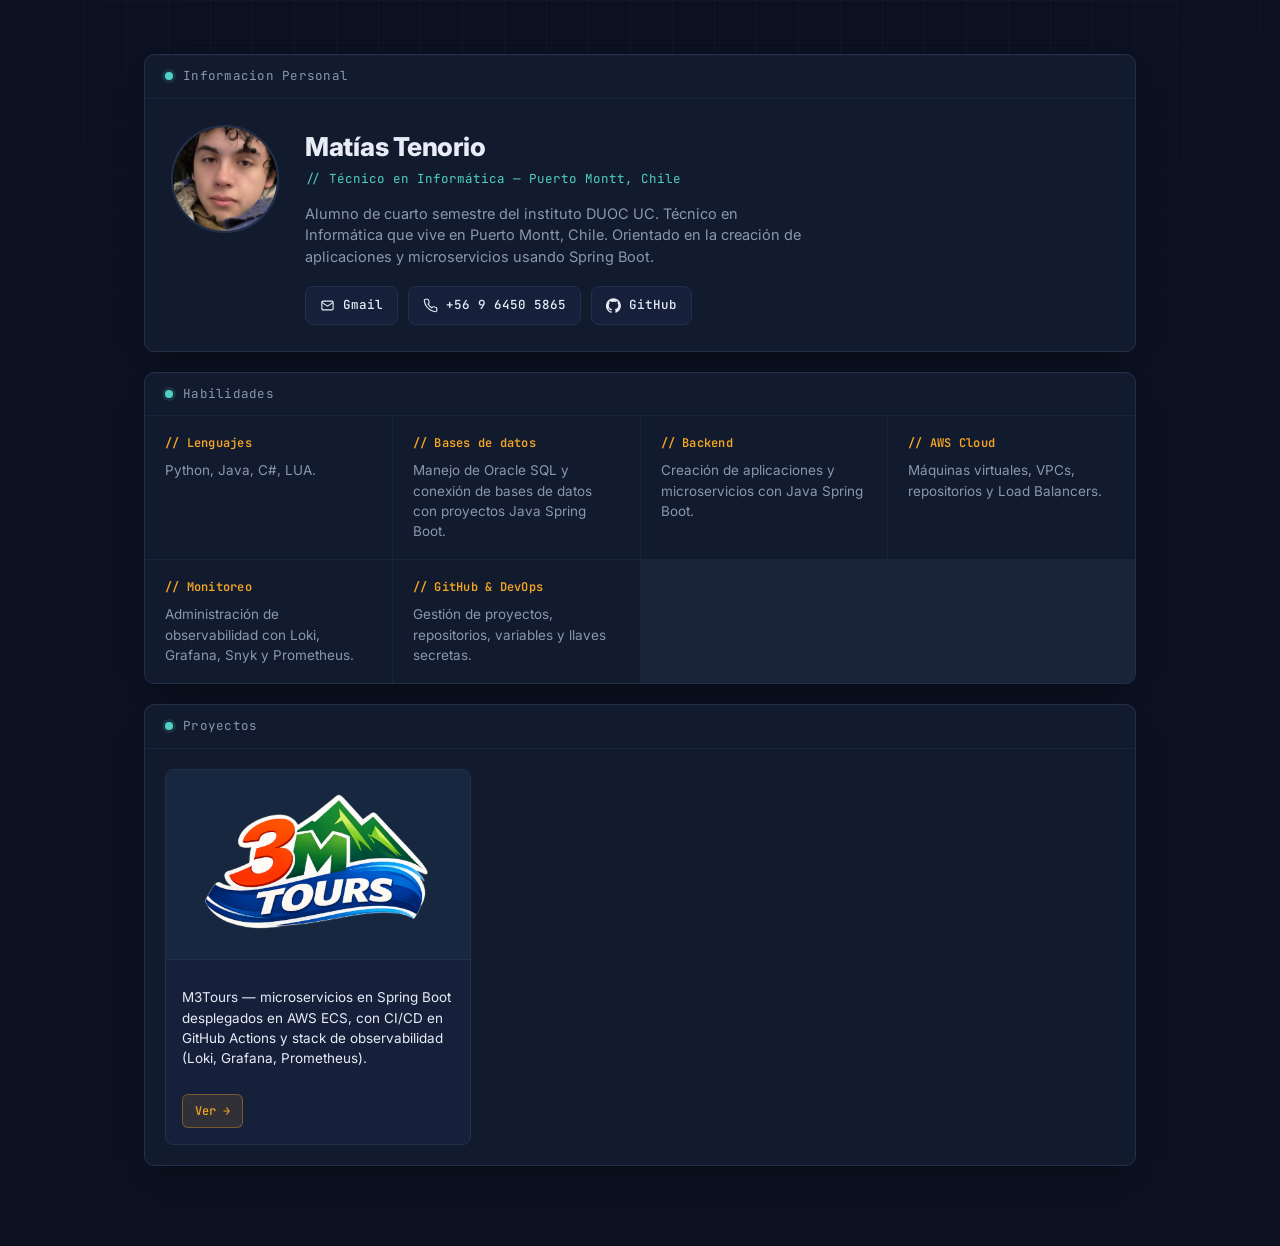
==== commit 4782454b: "Feat: Portafolio finalización" ====
--- a/index.html
+++ b/index.html
@@ -1,82 +1,149 @@
 <!DOCTYPE html>
-<!--
-  ¡Hola! Este archivo es TODO en uno: HTML (estructura), CSS (estilos) y JS (comportamiento).
-  Está pensado para que aprendas leyendo los comentarios. Ábrelo con doble clic
-  y se va a abrir en tu navegador (Chrome, Edge, etc). Luego haz clic sobre
-  cualquier texto de la página para editarlo directamente.
--->
 <html lang="es">
 <head>
-  <meta charset="UTF-8" />
-  <!-- charset UTF-8 = permite usar tildes y ñ sin que se vean caracteres raros -->
+  <meta charset="UTF-8">
+  <meta name="viewport" content="width=device-width, initial-scale=1.0">
+  <title>Matías Tenorio — Portafolio</title>
 
-  <meta name="viewport" content="width=device-width, initial-scale=1.0" />
-  <!-- Esto hace que la página se vea bien también en celulares -->
+  <!-- Fuentes: JetBrains Mono para la identidad "consola/monitoreo", Inter para el cuerpo de texto -->
+  <link rel="preconnect" href="https://fonts.googleapis.com">
+  <link href="https://fonts.googleapis.com/css2?family=JetBrains+Mono:wght@400;500;600;700&family=Inter:wght@400;500;600;700;800&display=swap" rel="stylesheet">
 
-  <title>Mi Portafolio</title>
-  <!-- Este texto aparece en la pestaña del navegador -->
   <link rel="stylesheet" href="style.css">
 </head>
-
 <body>
 
-  <!-- ============================================================
-       HTML: aquí está el CONTENIDO de la página
-       ============================================================ -->
+  <!-- Textura de fondo tipo "grid de dashboard" -->
+  <div class="grid-overlay" aria-hidden="true"></div>
 
-  <p class="aviso">✏️ Haz clic sobre cualquier texto para editarlo. Haz clic en el círculo para subir tu foto.</p>
+  <div class="wrap">
 
-  <!-- .hero = el "marco" grande de tu boceto -->
-  <div class="hero">
+    <!-- ============ HEADER ============ -->
+    <header class="boot-line" aria-hidden="true">
+      <span class="cursor"></span>
+    </header>
 
-    <!-- Fila de arriba: foto + textos -->
-    <div class="top-row">
+    <main class="dashboard">
 
-      <!-- 
-        La imagen de perfil. La usamos como <img>, pero al inicio
-        no tiene foto real, por eso mostramos un texto "Imagen" encima.
-        El JS de más abajo se encarga de cambiarla cuando subes un archivo.
-      -->
-      <div>
-        <img
-          id="fotoPerfil"
-          class="profile-pic profile-pic-placeholder"
-          src=""
-          alt="Foto de perfil"
-        />
-        <!-- 
-          Este input es el que realmente abre el explorador de archivos.
-          Lo escondimos con CSS (display:none) y usamos la etiqueta
-          <label> de abajo como botón bonito que lo activa.
-        -->
-        <input type="file" id="fotoInput" accept="image/*" />
-        <label for="fotoInput" class="btn-subir-foto">Subir foto</label>
-      </div>
+      <!-- ============ PANEL: PERFIL ============ -->
+      <section class="panel profile-panel">
+        <div class="panel-header">
+          <span class="status-dot"></span>
+          <span class="panel-label">Informacion Personal</span>
+        </div>
 
-      <!-- 
-        contenteditable="true" es la magia que pediste: convierte
-        estos elementos en editables con solo hacer clic, sin backend.
-      -->
-      <div>
-        <div class="titulo-principal" contenteditable="true">Tu Nombre Aquí</div>
-        <div class="subtitulo" contenteditable="true">Desarrollador de Software</div>
-      </div>
-    </div>
+        <div class="profile-content">
 
-    <!-- Caja de descripción, igual que el rectángulo "Descripcion" de tu boceto -->
-    <div class="descripcion" contenteditable="true">
-      Escribe aquí una breve descripción sobre ti: quién eres, qué haces,
-      tus intereses o tu experiencia. Haz clic para editar este texto.
-    </div>
+          <!-- Foto de perfil fija (no editable) -->
+          <div class="avatar-wrap">
+            <img id="avatar-img" class="avatar" src="avatar.jpg" alt="Foto de perfil de Matías Tenorio">
+          </div>
 
-    <!-- Los 3 "Enlace Modificable" de tu boceto -->
-    <div class="enlaces">
-      <a href="#" class="enlace" contenteditable="true">LinkedIn</a>
-      <a href="#" class="enlace" contenteditable="true">GitHub</a>
-      <a href="#" class="enlace" contenteditable="true">Correo</a>
-    </div>
+          <div class="profile-info">
+            <h1 class="profile-name">Matías Tenorio</h1>
+            <p class="profile-role">// Técnico en Informática — Puerto Montt, Chile</p>
+            <p class="profile-desc">
+              Alumno de cuarto semestre del instituto DUOC UC. Técnico en Informática que vive en
+              Puerto Montt, Chile. Orientado en la creación de aplicaciones y microservicios
+              usando Spring Boot.
+            </p>
 
+            <!-- Botones de contacto -->
+            <div class="contact-row">
+              <a href="mailto:mtvj2701@gmail.com" class="btn btn-contact" id="btn-email">
+                <svg viewBox="0 0 24 24" width="15" height="15" fill="none" stroke="currentColor" stroke-width="1.8">
+                  <rect x="3" y="5" width="18" height="14" rx="2"></rect>
+                  <path d="m3 7 9 6 9-6"></path>
+                </svg>
+                Gmail
+              </a>
+
+              <span class="btn btn-contact" id="btn-phone">
+                <svg viewBox="0 0 24 24" width="15" height="15" fill="none" stroke="currentColor" stroke-width="1.8">
+                  <path d="M22 16.9v3a2 2 0 0 1-2.2 2 19.8 19.8 0 0 1-8.6-3.1 19.5 19.5 0 0 1-6-6A19.8 19.8 0 0 1 2.1 4.2 2 2 0 0 1 4.1 2h3a2 2 0 0 1 2 1.7c.1.9.3 1.8.6 2.7a2 2 0 0 1-.4 2.1L8.1 9.7a16 16 0 0 0 6 6l1.2-1.2a2 2 0 0 1 2.1-.4c.9.3 1.8.5 2.7.6a2 2 0 0 1 1.9 2.2Z"></path>
+                </svg>
+                +56 9 6450 5865
+              </span>
+
+              <a href="https://github.com/MatiasTenorio" target="_blank" rel="noopener noreferrer" class="btn btn-contact">
+                <svg viewBox="0 0 24 24" width="15" height="15" fill="currentColor">
+                  <path d="M12 .5a12 12 0 0 0-3.8 23.4c.6.1.8-.3.8-.6v-2.2c-3.3.7-4-1.6-4-1.6-.6-1.4-1.4-1.8-1.4-1.8-1.1-.8.1-.7.1-.7 1.2.1 1.9 1.3 1.9 1.3 1.1 1.9 2.9 1.3 3.6 1 .1-.8.4-1.3.7-1.6-2.6-.3-5.4-1.4-5.4-6a4.7 4.7 0 0 1 1.2-3.2 4.4 4.4 0 0 1 .1-3.2s1-.3 3.3 1.2a11 11 0 0 1 6 0c2.3-1.5 3.3-1.2 3.3-1.2a4.4 4.4 0 0 1 .1 3.2 4.7 4.7 0 0 1 1.2 3.2c0 4.6-2.8 5.7-5.4 6 .4.4.8 1.1.8 2.2v3.3c0 .3.2.7.8.6A12 12 0 0 0 12 .5Z"></path>
+                </svg>
+                GitHub
+              </a>
+            </div>
+          </div>
+        </div>
+      </section>
+
+      <!-- ============ PANEL: HABILIDADES ============ -->
+      <section class="panel skills-panel">
+        <div class="panel-header">
+          <span class="status-dot"></span>
+          <span class="panel-label">Habilidades</span>
+        </div>
+
+        <div class="skills-grid">
+          <article class="skill-card">
+            <h3>// Lenguajes</h3>
+            <p>Python, Java, C#, LUA.</p>
+          </article>
+
+          <article class="skill-card">
+            <h3>// Bases de datos</h3>
+            <p>Manejo de Oracle SQL y conexión de bases de datos con proyectos Java Spring Boot.</p>
+          </article>
+
+          <article class="skill-card">
+            <h3>// Backend</h3>
+            <p>Creación de aplicaciones y microservicios con Java Spring Boot.</p>
+          </article>
+
+          <article class="skill-card">
+            <h3>// AWS Cloud</h3>
+            <p>Máquinas virtuales, VPCs, repositorios y Load Balancers.</p>
+          </article>
+
+          <article class="skill-card">
+            <h3>// Monitoreo</h3>
+            <p>Administración de observabilidad con Loki, Grafana, Snyk y Prometheus.</p>
+          </article>
+
+          <article class="skill-card">
+            <h3>// GitHub &amp; DevOps</h3>
+            <p>Gestión de proyectos, repositorios, variables y llaves secretas.</p>
+          </article>
+        </div>
+      </section>
+
+      <!-- ============ PANEL: PROYECTOS ============ -->
+      <section class="panel projects-panel">
+        <div class="panel-header">
+          <span class="status-dot"></span>
+          <span class="panel-label">Proyectos</span>
+        </div>
+
+        <!-- Tarjeta de proyecto fija (no editable) -->
+        <div class="projects-grid" id="projects-grid">
+          <article class="project-card">
+            <div class="project-image-wrap">
+              <img class="project-image" src="m3tours-logo.png" alt="Logo de M3Tours">
+            </div>
+
+            <div class="project-body">
+              <p class="project-desc">M3Tours — microservicios en Spring Boot desplegados en AWS ECS, con CI/CD en GitHub Actions y stack de observabilidad (Loki, Grafana, Prometheus).</p>
+
+              <div class="project-link-row">
+                <a class="btn-visit" href="https://github.com/MatiasTenorio/Proyecto-Fullstack-M3Tours" target="_blank" rel="noopener noreferrer">Ver →</a>
+              </div>
+            </div>
+          </article>
+        </div>
+      </section>
+
+    </main>
   </div>
+
   <script src="script.js"></script>
 </body>
 </html>
--- a/style.css
+++ b/style.css
@@ -1,132 +1,367 @@
- * {
-      margin: 0;
-      padding: 0;
-      box-sizing: border-box; /* el padding no rompe los anchos que definamos */
-    }
-
-    body {
-      font-family: 'Segoe UI', Arial, sans-serif;
-      background-image: url("img/fondo-espacio.png");
-      background-size: cover;
-      background-position: center;
-      background-repeat: no-repeat;
-      background-attachment: fixed;
-      color: #222
-    }
-
-    /* --- Contenedor principal de la primera plana --- */
-    .hero {
-      max-width: 1000px;
-      margin: 40px 0px 40px 20px; /* arriba | derecha | abajo | izquierda */
-      background-color: #23304c;
-      border-style: solid;
-      border-width: 5px;
-      border-image-source: url("img/gradient-2.jpg");
-      border-image-slice: 30;
-      border-image-repeat: stretch;
-    }
-
-    /* --- Fila superior: círculo (foto) + texto de bienvenida --- */
-    .top-row {
-      display: flex;          /* flex = coloca elementos uno al lado del otro */
-      align-items: center;
-      gap: 40px;
-      margin-bottom: 30px;
-    }
-
-    /* --- La foto de perfil, recortada en círculo --- */
-    .profile-pic {
-      width: 160px;
-      height: 160px;
-      border-radius: 50%;     /* 50% = convierte el cuadrado en círculo */
-      border: 3px solid #111;
-      object-fit: cover;      /* la imagen llena el círculo sin deformarse */
-      cursor: pointer;
-      flex-shrink: 0;         /* evita que el círculo se achique */
-    }
-
-    /* Texto que aparece si aún no has subido foto */
-    .profile-pic-placeholder {
-      display: flex;
-      align-items: center;
-      justify-content: center;
-      text-align: center;
-      font-size: 14px;
-      color: #555;
-    }
-
-    /* Input de archivo lo ocultamos y usamos un botón bonito en su lugar */
-    #fotoInput {
-      display: none;
-    }
-
-    .btn-subir-foto {
-      display: inline-block;
-      margin-top: 10px;
-      font-size: 12px;
-      background: #eee;
-      border: 1px solid #999;
-      border-radius: 6px;
-      padding: 4px 10px;
-      cursor: pointer;
-    }
-
-    /* --- Título y subtítulo del lado derecho --- */
-    .titulo-principal {
-      font-size: 34px;
-      font-weight: bold;
-      outline: none; /* quita el borde feo al hacer clic para editar */
-    }
-
-    .subtitulo {
-      font-size: 20px;
-      color: #555;
-      margin-top: 6px;
-      outline: none;
-    }
-
-    /* --- Caja de descripción (como el rectángulo de tu boceto) --- */
-    .descripcion {
-      border: 3px solid #111;
-      border-radius: 8px;
-      padding: 20px;
-      font-size: 16px;
-      line-height: 1.5;
-      min-height: 100px;
-      outline: none;
-    }
-
-    /* --- Fila de enlaces modificables --- */
-    .enlaces {
-      display: flex;
-      gap: 12px;
-      margin-top: 16px;
-      flex-wrap: wrap; /* si no caben, pasan a la siguiente línea */
-    }
-
-    .enlace {
-      border: 2px solid #111;
-      border-radius: 6px;
-      padding: 8px 14px;
-      font-size: 14px;
-      background-color: #fafafa;
-      outline: none;
-      cursor: text;
-      text-decoration: none;
-      color: #222;
-    }
-
-    /* Pequeño aviso de ayuda para el usuario, se puede borrar luego */
-    .aviso {
-      max-width: 1000px;
-      margin: 0 auto;
-      text-align: center;
-      font-size: 13px;
-      color: #777;
-    }
-
-    /* Efecto sutil al pasar el mouse sobre textos editables,
-       para que el usuario sepa que puede hacer clic ahí */
-    [contenteditable="true"]:hover {
-      background-color: #fffbe6;
-    }+/* =========================================================================
+   PORTAFOLIO — Matías Tenorio
+   Identidad visual: panel de observabilidad / terminal DevOps.
+   Se inspira en los dashboards de monitoreo (Grafana/Prometheus) que
+   Matías usa a diario: fondo oscuro tipo consola, tarjetas como "paneles"
+   de servicio, acentos ámbar/cian como los indicadores de estado.
+   ========================================================================= */
+
+:root {
+  /* --- Paleta ------------------------------------------------------- */
+  --bg: #0b1120;              /* fondo principal, azul-negro tipo consola */
+  --bg-panel: #121a2e;        /* paneles */
+  --bg-panel-hover: #16203a;
+  --border: #23304c;
+  --border-soft: #1a2439;
+  --text-primary: #e7ecf7;
+  --text-secondary: #8b96b0;
+  --text-dim: #5b6685;
+  --accent-cyan: #4fd1c5;     /* estado "activo", estructura */
+  --accent-amber: #f5a623;    /* llamados a la acción */
+  --accent-amber-soft: rgba(245, 166, 35, 0.12);
+  --accent-cyan-soft: rgba(79, 209, 197, 0.12);
+  --danger: #ef6b6b;
+
+  /* --- Tipografía ----------------------------------------------------*/
+  --font-mono: 'JetBrains Mono', ui-monospace, monospace;
+  --font-body: 'Inter', system-ui, sans-serif;
+
+  /* --- Radios / sombras ----------------------------------------------*/
+  --radius: 10px;
+  --shadow-panel: 0 1px 0 rgba(255, 255, 255, 0.02) inset, 0 12px 30px -18px rgba(0, 0, 0, 0.7);
+}
+
+* { box-sizing: border-box; }
+
+html { scroll-behavior: smooth; }
+
+body {
+  margin: 0;
+  background: var(--bg);
+  color: var(--text-primary);
+  font-family: var(--font-body);
+  line-height: 1.5;
+  -webkit-font-smoothing: antialiased;
+}
+
+/* Textura de fondo tipo grid de dashboard, muy sutil */
+.grid-overlay {
+  position: fixed;
+  inset: 0;
+  pointer-events: none;
+  background-image:
+    linear-gradient(to right, rgba(255, 255, 255, 0.025) 1px, transparent 1px),
+    linear-gradient(to bottom, rgba(255, 255, 255, 0.025) 1px, transparent 1px);
+  background-size: 42px 42px;
+  mask-image: radial-gradient(ellipse 80% 60% at 50% 0%, black 40%, transparent 90%);
+  z-index: 0;
+}
+
+.wrap {
+  position: relative;
+  z-index: 1;
+  max-width: 1040px;
+  margin: 0 auto;
+  padding: 32px 24px 80px;
+}
+
+/* --- Foco de teclado visible, accesibilidad ---------------------------*/
+a:focus-visible,
+button:focus-visible,
+input:focus-visible,
+[contenteditable]:focus-visible {
+  outline: 2px solid var(--accent-cyan);
+  outline-offset: 2px;
+}
+
+@media (prefers-reduced-motion: reduce) {
+  * { animation-duration: 0.001ms !important; transition-duration: 0.001ms !important; }
+}
+
+/* =========================================================================
+   LÍNEA DE ARRANQUE (momento de entrada tipo terminal)
+   ========================================================================= */
+
+.boot-line {
+  font-family: var(--font-mono);
+  font-size: 13px;
+  color: var(--text-secondary);
+  margin: 0 0 22px;
+  padding-left: 2px;
+}
+
+.prompt { color: var(--accent-cyan); }
+.prompt-sep { color: var(--text-dim); margin-right: 8px; }
+.boot-text { color: var(--text-primary); }
+
+.cursor {
+  color: var(--accent-amber);
+  animation: blink 1s step-end infinite;
+}
+
+@keyframes blink {
+  0%, 49% { opacity: 1; }
+  50%, 100% { opacity: 0; }
+}
+
+/* =========================================================================
+   LAYOUT GENERAL
+   ========================================================================= */
+
+.dashboard {
+  display: grid;
+  gap: 20px;
+}
+
+.panel {
+  background: var(--bg-panel);
+  border: 1px solid var(--border);
+  border-radius: var(--radius);
+  box-shadow: var(--shadow-panel);
+  overflow: hidden;
+  animation: rise 0.5s ease both;
+}
+
+.skills-panel { animation-delay: 0.08s; }
+.projects-panel { animation-delay: 0.16s; }
+
+@keyframes rise {
+  from { opacity: 0; transform: translateY(10px); }
+  to { opacity: 1; transform: translateY(0); }
+}
+
+.panel-header {
+  display: flex;
+  align-items: center;
+  gap: 10px;
+  padding: 12px 20px;
+  border-bottom: 1px solid var(--border-soft);
+  font-family: var(--font-mono);
+  font-size: 12.5px;
+  color: var(--text-secondary);
+}
+
+.status-dot {
+  width: 8px;
+  height: 8px;
+  border-radius: 50%;
+  background: var(--accent-cyan);
+  box-shadow: 0 0 0 3px var(--accent-cyan-soft);
+  flex-shrink: 0;
+}
+
+.panel-label { letter-spacing: 0.02em; }
+
+.panel-tag {
+  margin-left: auto;
+  text-transform: uppercase;
+  font-size: 10.5px;
+  letter-spacing: 0.08em;
+  color: var(--accent-cyan);
+  background: var(--accent-cyan-soft);
+  border: 1px solid rgba(79, 209, 197, 0.35);
+  padding: 2px 8px;
+  border-radius: 20px;
+}
+
+/* =========================================================================
+   PANEL DE PERFIL
+   ========================================================================= */
+
+.profile-content {
+  display: flex;
+  gap: 26px;
+  padding: 26px;
+  align-items: flex-start;
+}
+
+.avatar-wrap {
+  position: relative;
+  flex-shrink: 0;
+  width: 108px;
+  height: 108px;
+}
+
+.avatar {
+  width: 108px;
+  height: 108px;
+  border-radius: 50%;
+  object-fit: cover;
+  border: 2px solid var(--border);
+}
+
+.profile-info { min-width: 0; }
+
+.profile-name {
+  margin: 2px 0 4px;
+  font-size: 26px;
+  font-weight: 800;
+  letter-spacing: -0.01em;
+}
+
+.profile-role {
+  margin: 0 0 14px;
+  font-family: var(--font-mono);
+  font-size: 12.5px;
+  color: var(--accent-cyan);
+}
+
+.profile-desc {
+  margin: 0 0 18px;
+  color: var(--text-secondary);
+  font-size: 14.5px;
+  max-width: 56ch;
+}
+
+.contact-row {
+  display: flex;
+  flex-wrap: wrap;
+  gap: 10px;
+}
+
+.btn {
+  display: inline-flex;
+  align-items: center;
+  gap: 8px;
+  font-family: var(--font-mono);
+  font-size: 12.5px;
+  font-weight: 500;
+  color: var(--text-primary);
+  background: var(--bg-panel-hover);
+  border: 1px solid var(--border);
+  padding: 9px 14px;
+  border-radius: 8px;
+  cursor: pointer;
+  text-decoration: none;
+  transition: border-color 0.15s ease, color 0.15s ease, background 0.15s ease;
+}
+
+.btn:hover {
+  border-color: var(--accent-cyan);
+  color: var(--accent-cyan);
+}
+
+/* =========================================================================
+   PANEL DE HABILIDADES
+   ========================================================================= */
+
+.skills-grid {
+  display: grid;
+  grid-template-columns: repeat(auto-fit, minmax(220px, 1fr));
+  gap: 1px;
+  background: var(--border-soft);
+}
+
+.skill-card {
+  background: var(--bg-panel);
+  padding: 18px 20px;
+  transition: background 0.15s ease;
+}
+
+.skill-card:hover { background: var(--bg-panel-hover); }
+
+.skill-card h3 {
+  margin: 0 0 8px;
+  font-family: var(--font-mono);
+  font-size: 12px;
+  font-weight: 600;
+  color: var(--accent-amber);
+  letter-spacing: 0.02em;
+}
+
+.skill-card p {
+  margin: 0;
+  font-size: 13.5px;
+  color: var(--text-secondary);
+}
+
+/* =========================================================================
+   PANEL DE PROYECTOS
+   ========================================================================= */
+
+.projects-grid {
+  display: grid;
+  grid-template-columns: repeat(auto-fill, minmax(240px, 1fr));
+  gap: 16px;
+  padding: 20px;
+}
+
+.project-card {
+  position: relative;
+  background: var(--bg-panel-hover);
+  border: 1px solid var(--border);
+  border-radius: 8px;
+  overflow: hidden;
+  display: flex;
+  flex-direction: column;
+  transition: border-color 0.15s ease;
+}
+
+.project-card:hover { border-color: var(--border); }
+.project-card:focus-within { border-color: var(--accent-cyan); }
+
+.project-image-wrap {
+  position: relative;
+  width: 100%;
+  aspect-ratio: 16 / 10;
+  background: var(--bg);
+  border-bottom: 1px solid var(--border);
+}
+
+.project-image {
+  width: 100%;
+  height: 100%;
+  object-fit: cover;
+  display: block;
+}
+
+.project-body {
+  padding: 14px 16px 16px;
+  display: flex;
+  flex-direction: column;
+  gap: 12px;
+  flex: 1;
+}
+
+.project-desc {
+  font-size: 13.5px;
+  color: var(--text-primary);
+  outline: none;
+  min-height: 40px;
+}
+
+.project-link-row {
+  display: flex;
+  gap: 8px;
+  margin-top: auto;
+}
+
+.btn-visit {
+  font-family: var(--font-mono);
+  font-size: 12px;
+  font-weight: 500;
+  color: var(--accent-amber);
+  background: var(--accent-amber-soft);
+  border: 1px solid rgba(245, 166, 35, 0.35);
+  padding: 7px 12px;
+  border-radius: 6px;
+  text-decoration: none;
+  white-space: nowrap;
+  transition: background 0.15s ease, border-color 0.15s ease;
+}
+
+.btn-visit:hover {
+  background: rgba(245, 166, 35, 0.2);
+  border-color: var(--accent-amber);
+}
+
+/* =========================================================================
+   RESPONSIVE
+   ========================================================================= */
+
+@media (max-width: 640px) {
+  .profile-content { flex-direction: column; align-items: center; text-align: center; }
+  .profile-desc { max-width: none; }
+  .contact-row { justify-content: center; }
+  .panel-header { flex-wrap: wrap; }
+}
